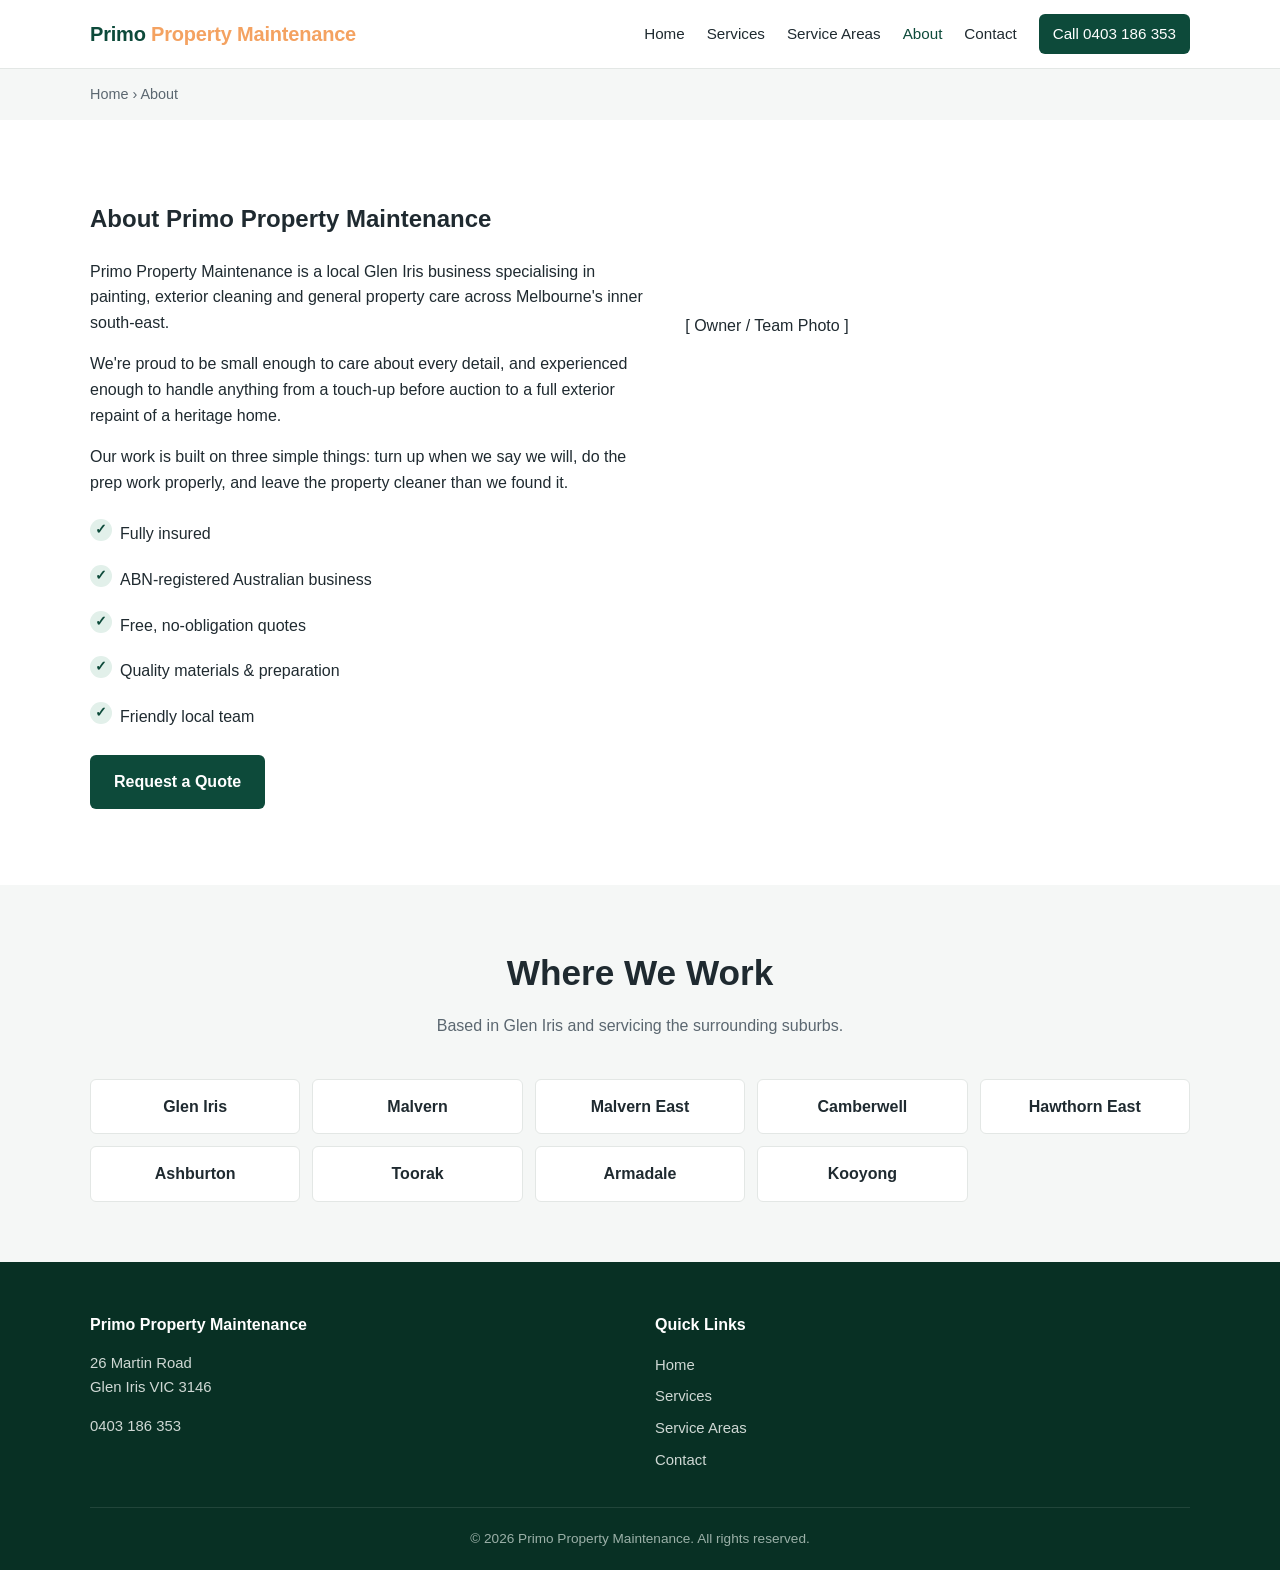
==== about.html @ f9d2cd6e "Initial Primo Property Maintenance website Static, SEO-optimised marketing site for Primo Property M" ====
<!DOCTYPE html>
<html lang="en-AU">
<head>
<meta charset="UTF-8">
<meta name="viewport" content="width=device-width, initial-scale=1">
<title>About Us | Primo Property Maintenance Glen Iris</title>
<meta name="description" content="Local, family-run property maintenance team based in Glen Iris VIC. Painting, cleaning, decks and exterior care across Melbourne's inner south-east.">
<link rel="canonical" href="https://primopropertymaintenance.com.au/about.html">
<link rel="stylesheet" href="css/styles.css">
</head>
<body>

<header class="site-header">
  <div class="header-inner">
    <a href="index.html" class="logo">Primo<span> Property Maintenance</span></a>
    <button class="nav-toggle" aria-label="Toggle navigation" aria-expanded="false">☰</button>
    <nav class="nav" aria-label="Main">
      <a href="index.html">Home</a>
      <a href="services.html">Services</a>
      <a href="areas.html">Service Areas</a>
      <a href="about.html" class="active">About</a>
      <a href="contact.html">Contact</a>
      <a href="tel:0403186353" class="btn-cta">Call 0403 186 353</a>
    </nav>
  </div>
</header>

<div class="breadcrumbs">
  <div class="container"><a href="index.html">Home</a> &rsaquo; About</div>
</div>

<section>
  <div class="container two-col">
    <div>
      <h1>About Primo Property Maintenance</h1>
      <p>Primo Property Maintenance is a local Glen Iris business specialising in painting, exterior cleaning and general property care across Melbourne's inner south-east.</p>
      <p>We're proud to be small enough to care about every detail, and experienced enough to handle anything from a touch-up before auction to a full exterior repaint of a heritage home.</p>
      <p>Our work is built on three simple things: turn up when we say we will, do the prep work properly, and leave the property cleaner than we found it.</p>
      <ul class="why-list">
        <li>Fully insured</li>
        <li>ABN-registered Australian business</li>
        <li>Free, no-obligation quotes</li>
        <li>Quality materials &amp; preparation</li>
        <li>Friendly local team</li>
      </ul>
      <p><a href="contact.html" class="btn btn-primary" style="background: var(--primary); color: #fff;">Request a Quote</a></p>
    </div>
    <div class="placeholder-img large">[ Owner / Team Photo ]</div>
  </div>
</section>

<section class="alt">
  <div class="container">
    <h2 class="section-title">Where We Work</h2>
    <p class="section-sub">Based in Glen Iris and servicing the surrounding suburbs.</p>
    <div class="areas-grid">
      <a class="area-pill" href="areas/glen-iris.html">Glen Iris</a>
      <a class="area-pill" href="areas/malvern.html">Malvern</a>
      <a class="area-pill" href="areas/malvern-east.html">Malvern East</a>
      <a class="area-pill" href="areas/camberwell.html">Camberwell</a>
      <a class="area-pill" href="areas/hawthorn-east.html">Hawthorn East</a>
      <a class="area-pill" href="areas/ashburton.html">Ashburton</a>
      <a class="area-pill" href="areas/toorak.html">Toorak</a>
      <a class="area-pill" href="areas/armadale.html">Armadale</a>
      <a class="area-pill" href="areas/kooyong.html">Kooyong</a>
    </div>
  </div>
</section>

<footer class="site-footer">
  <div class="container">
    <div class="footer-grid">
      <div>
        <h4>Primo Property Maintenance</h4>
        <p>26 Martin Road<br>Glen Iris VIC 3146</p>
        <p><a href="tel:0403186353">0403 186 353</a></p>
      </div>
      <div>
        <h4>Quick Links</h4>
        <ul>
          <li><a href="index.html">Home</a></li>
          <li><a href="services.html">Services</a></li>
          <li><a href="areas.html">Service Areas</a></li>
          <li><a href="contact.html">Contact</a></li>
        </ul>
      </div>
    </div>
    <div class="footer-bottom">
      &copy; <span data-year></span> Primo Property Maintenance. All rights reserved.
    </div>
  </div>
</footer>

<script src="js/main.js"></script>
</body>
</html>
---- css/styles.css ----
:root {
  --primary: #0d4a3a;
  --primary-dark: #083024;
  --accent: #f4a261;
  --text: #1f2a30;
  --muted: #5b6770;
  --bg: #ffffff;
  --bg-alt: #f5f7f6;
  --border: #e3e7e5;
  --max: 1140px;
  --radius: 8px;
  --shadow: 0 4px 14px rgba(0,0,0,0.06);
}

* { box-sizing: border-box; }

html { scroll-behavior: smooth; }

body {
  margin: 0;
  font-family: -apple-system, BlinkMacSystemFont, "Segoe UI", Roboto, Helvetica, Arial, sans-serif;
  color: var(--text);
  background: var(--bg);
  line-height: 1.6;
}

img { max-width: 100%; display: block; }

a { color: var(--primary); }
a:hover { color: var(--primary-dark); }

.container {
  max-width: var(--max);
  margin: 0 auto;
  padding: 0 20px;
}

/* Header */
.site-header {
  background: var(--bg);
  border-bottom: 1px solid var(--border);
  position: sticky;
  top: 0;
  z-index: 50;
}
.header-inner {
  display: flex;
  align-items: center;
  justify-content: space-between;
  padding: 14px 20px;
  max-width: var(--max);
  margin: 0 auto;
}
.logo {
  font-weight: 800;
  font-size: 1.25rem;
  color: var(--primary);
  text-decoration: none;
  letter-spacing: -0.01em;
}
.logo span { color: var(--accent); }

.nav-toggle {
  display: none;
  background: none;
  border: 1px solid var(--border);
  border-radius: 6px;
  padding: 6px 10px;
  font-size: 1.2rem;
  cursor: pointer;
}
.nav { display: flex; gap: 22px; align-items: center; }
.nav a {
  color: var(--text);
  text-decoration: none;
  font-weight: 500;
  font-size: 0.95rem;
}
.nav a:hover, .nav a.active { color: var(--primary); }
.nav .btn-cta {
  background: var(--primary);
  color: #fff;
  padding: 8px 14px;
  border-radius: 6px;
}
.nav .btn-cta:hover { background: var(--primary-dark); color: #fff; }

/* Hero */
.hero {
  background: linear-gradient(135deg, var(--primary) 0%, var(--primary-dark) 100%);
  color: #fff;
  padding: 70px 0 60px;
}
.hero h1 {
  font-size: clamp(2rem, 5vw, 3rem);
  margin: 0 0 16px;
  line-height: 1.15;
}
.hero p.lede {
  font-size: 1.15rem;
  max-width: 700px;
  margin: 0 0 28px;
  opacity: 0.92;
}
.hero-actions { display: flex; gap: 12px; flex-wrap: wrap; }

.btn {
  display: inline-block;
  padding: 12px 22px;
  border-radius: 6px;
  text-decoration: none;
  font-weight: 600;
  border: 2px solid transparent;
  transition: transform 0.1s ease, background 0.2s ease;
}
.btn-primary { background: var(--accent); color: #1f2a30; }
.btn-primary:hover { background: #e8924f; color: #1f2a30; }
.btn-outline { background: transparent; color: #fff; border-color: #fff; }
.btn-outline:hover { background: #fff; color: var(--primary); }

/* Sections */
section { padding: 60px 0; }
section.alt { background: var(--bg-alt); }
.section-title {
  text-align: center;
  margin: 0 0 12px;
  font-size: clamp(1.6rem, 3.5vw, 2.2rem);
}
.section-sub {
  text-align: center;
  color: var(--muted);
  max-width: 720px;
  margin: 0 auto 40px;
}

/* Service grid */
.grid {
  display: grid;
  gap: 24px;
  grid-template-columns: repeat(auto-fit, minmax(260px, 1fr));
}
.card {
  background: #fff;
  border: 1px solid var(--border);
  border-radius: var(--radius);
  overflow: hidden;
  box-shadow: var(--shadow);
  transition: transform 0.15s ease, box-shadow 0.15s ease;
}
.card:hover { transform: translateY(-2px); box-shadow: 0 8px 22px rgba(0,0,0,0.08); }
.card .placeholder-img {
  background: linear-gradient(135deg, #d8e4df 0%, #b9cdc4 100%);
  aspect-ratio: 16/10;
  display: flex;
  align-items: center;
  justify-content: center;
  color: var(--primary-dark);
  font-weight: 600;
  font-size: 0.9rem;
  letter-spacing: 0.04em;
  text-transform: uppercase;
}
.card-body { padding: 20px; }
.card-body h3 { margin: 0 0 8px; font-size: 1.15rem; }
.card-body p { margin: 0 0 12px; color: var(--muted); font-size: 0.95rem; }
.card-body a { font-weight: 600; text-decoration: none; }

/* Areas list */
.areas-grid {
  display: grid;
  gap: 12px;
  grid-template-columns: repeat(auto-fit, minmax(180px, 1fr));
}
.area-pill {
  display: block;
  background: #fff;
  border: 1px solid var(--border);
  border-radius: 6px;
  padding: 14px 16px;
  text-align: center;
  text-decoration: none;
  color: var(--text);
  font-weight: 600;
  transition: background 0.15s ease, color 0.15s ease;
}
.area-pill:hover { background: var(--primary); color: #fff; }

/* Two-column */
.two-col {
  display: grid;
  gap: 40px;
  grid-template-columns: 1.1fr 1fr;
  align-items: center;
}
.placeholder-img.large {
  aspect-ratio: 4/3;
  border-radius: var(--radius);
}

/* Why list */
.why-list { list-style: none; padding: 0; margin: 0; }
.why-list li {
  padding: 10px 0 10px 30px;
  position: relative;
}
.why-list li::before {
  content: "✓";
  color: var(--primary);
  font-weight: 700;
  position: absolute;
  left: 0;
  top: 8px;
  background: #e2f0ea;
  width: 22px;
  height: 22px;
  display: inline-flex;
  align-items: center;
  justify-content: center;
  border-radius: 50%;
  font-size: 0.85rem;
}

/* Contact */
.contact-block {
  background: #fff;
  border: 1px solid var(--border);
  border-radius: var(--radius);
  padding: 28px;
  box-shadow: var(--shadow);
}
.contact-block h3 { margin-top: 0; }
.contact-list { list-style: none; padding: 0; margin: 0; }
.contact-list li { padding: 8px 0; }
.contact-list strong { display: inline-block; min-width: 80px; color: var(--primary-dark); }

/* Form */
.form-row { margin-bottom: 16px; }
.form-row label {
  display: block;
  font-size: 0.9rem;
  font-weight: 600;
  margin-bottom: 6px;
}
.form-row input, .form-row textarea, .form-row select {
  width: 100%;
  padding: 10px 12px;
  border: 1px solid var(--border);
  border-radius: 6px;
  font-family: inherit;
  font-size: 0.95rem;
}
.form-row textarea { min-height: 120px; resize: vertical; }

/* CTA strip */
.cta-strip {
  background: var(--primary);
  color: #fff;
  text-align: center;
  padding: 50px 20px;
}
.cta-strip h2 { margin: 0 0 10px; font-size: clamp(1.5rem, 3vw, 2rem); }
.cta-strip p { margin: 0 0 22px; opacity: 0.92; }

/* Footer */
.site-footer {
  background: var(--primary-dark);
  color: #cfd8d4;
  padding: 50px 0 20px;
  font-size: 0.93rem;
}
.footer-grid {
  display: grid;
  gap: 30px;
  grid-template-columns: repeat(auto-fit, minmax(220px, 1fr));
  margin-bottom: 30px;
}
.site-footer h4 { color: #fff; margin: 0 0 12px; font-size: 1rem; }
.site-footer ul { list-style: none; padding: 0; margin: 0; }
.site-footer ul li { padding: 4px 0; }
.site-footer a { color: #cfd8d4; text-decoration: none; }
.site-footer a:hover { color: #fff; }
.footer-bottom {
  border-top: 1px solid rgba(255,255,255,0.1);
  padding-top: 20px;
  text-align: center;
  color: #9bb0a8;
  font-size: 0.85rem;
}

/* Breadcrumbs */
.breadcrumbs {
  background: var(--bg-alt);
  padding: 14px 0;
  font-size: 0.9rem;
  color: var(--muted);
}
.breadcrumbs a { color: var(--muted); text-decoration: none; }
.breadcrumbs a:hover { color: var(--primary); }

/* Responsive */
@media (max-width: 800px) {
  .nav-toggle { display: inline-block; }
  .nav {
    display: none;
    position: absolute;
    top: 100%;
    left: 0;
    right: 0;
    background: #fff;
    flex-direction: column;
    align-items: stretch;
    gap: 0;
    border-bottom: 1px solid var(--border);
    padding: 10px 20px 20px;
  }
  .nav.open { display: flex; }
  .nav a { padding: 12px 0; border-bottom: 1px solid var(--border); }
  .nav .btn-cta { text-align: center; margin-top: 8px; }
  .two-col { grid-template-columns: 1fr; }
  .hero { padding: 50px 0 40px; }
  section { padding: 45px 0; }
}
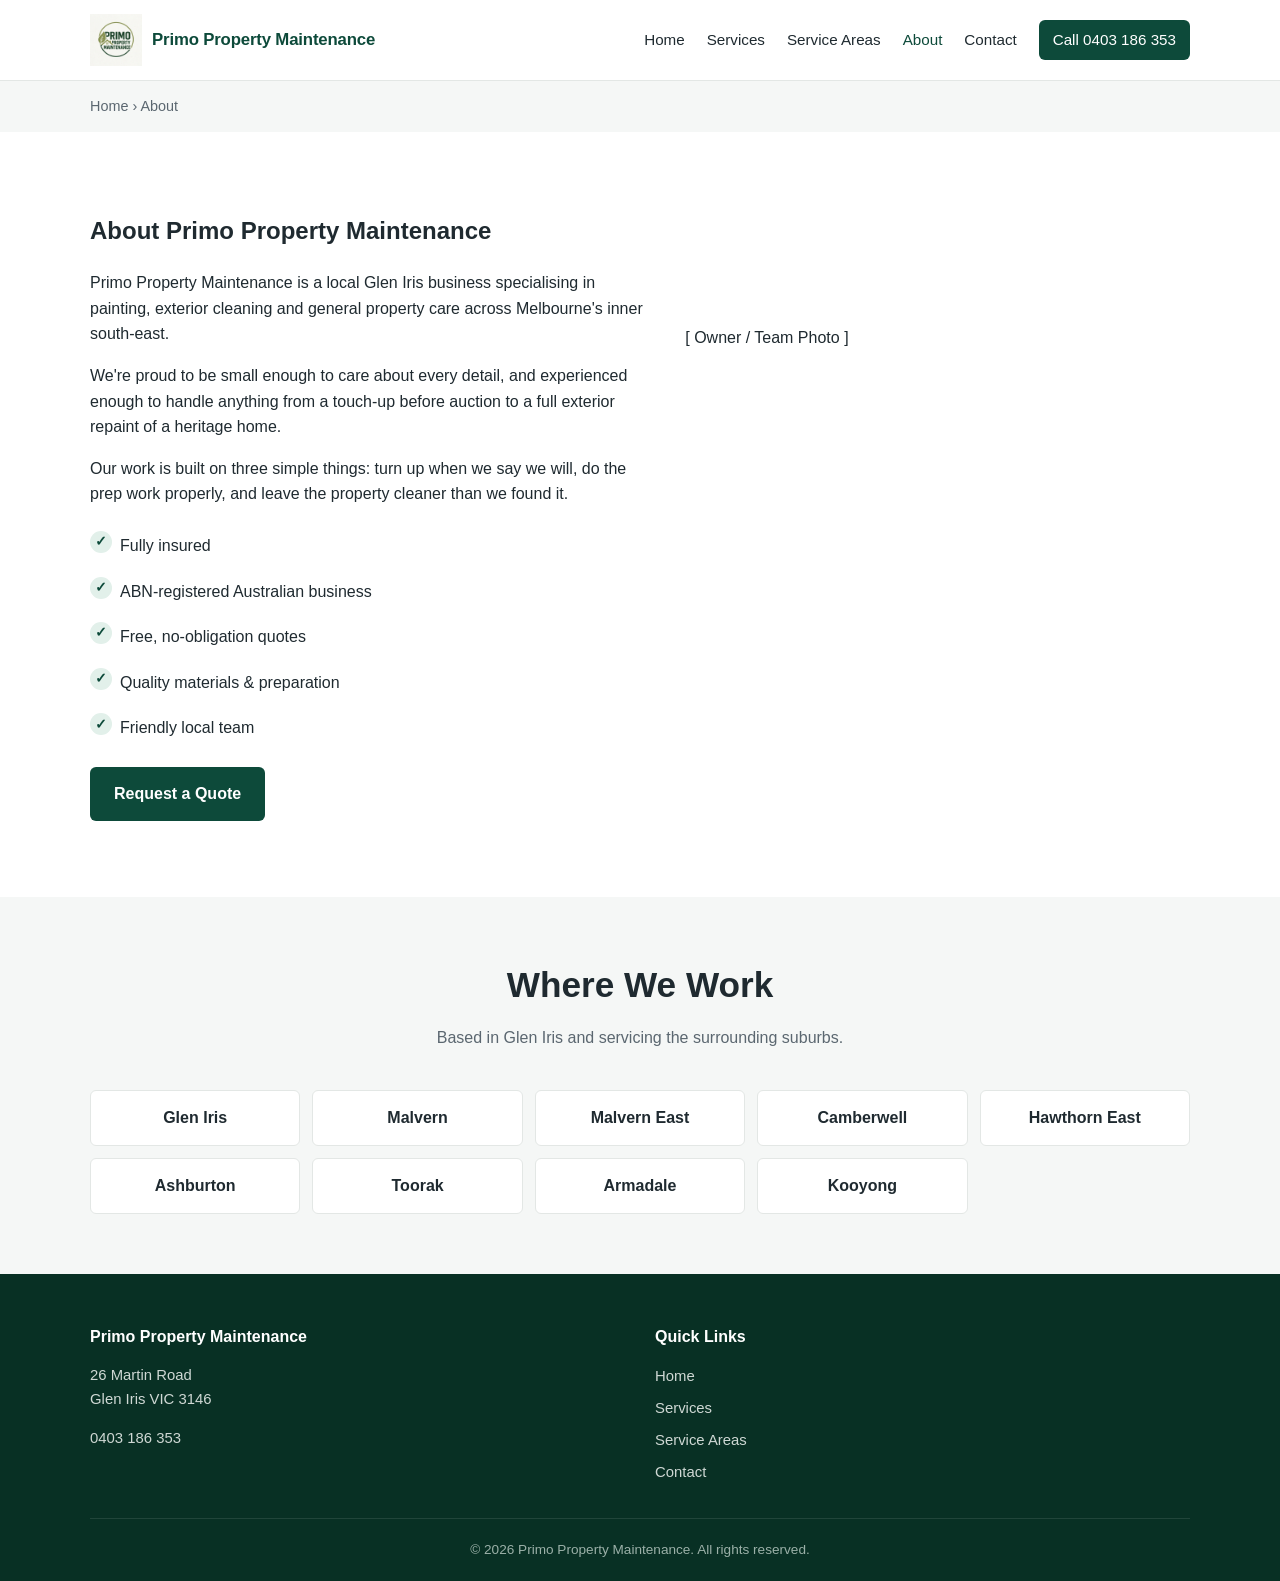
==== commit 73b193ba: "Add Primo logo to header on every page - Compress 1.4MB source PNG to 18KB WebP (with PNG fallback) " ====
--- a/about.html
+++ b/about.html
@@ -6,13 +6,15 @@
 <title>About Us | Primo Property Maintenance Glen Iris</title>
 <meta name="description" content="Local, family-run property maintenance team based in Glen Iris VIC. Painting, cleaning, decks and exterior care across Melbourne's inner south-east.">
 <link rel="canonical" href="https://primopropertymaintenance.com.au/about.html">
+<link rel="icon" type="image/png" href="images/favicon.png">
+<link rel="apple-touch-icon" href="images/favicon.png">
 <link rel="stylesheet" href="css/styles.css">
 </head>
 <body>
 
 <header class="site-header">
   <div class="header-inner">
-    <a href="index.html" class="logo">Primo<span> Property Maintenance</span></a>
+    <a href="index.html" class="logo" aria-label="Primo Property Maintenance home"><picture><source srcset="images/primo-property-logo.webp" type="image/webp"><img src="images/primo-property-logo.png" alt="Primo Property Maintenance" width="52" height="52"></picture><span class="logo-text">Primo Property Maintenance</span></a>
     <button class="nav-toggle" aria-label="Toggle navigation" aria-expanded="false">☰</button>
     <nav class="nav" aria-label="Main">
       <a href="index.html">Home</a>
--- a/css/styles.css
+++ b/css/styles.css
@@ -52,13 +52,25 @@
   margin: 0 auto;
 }
 .logo {
+  display: inline-flex;
+  align-items: center;
+  gap: 10px;
   font-weight: 800;
-  font-size: 1.25rem;
+  font-size: 1.05rem;
   color: var(--primary);
   text-decoration: none;
   letter-spacing: -0.01em;
-}
-.logo span { color: var(--accent); }
+  line-height: 1.1;
+}
+.logo img {
+  height: 52px;
+  width: auto;
+  display: block;
+}
+.logo .logo-text { display: none; }
+@media (min-width: 480px) {
+  .logo .logo-text { display: inline; }
+}
 
 .nav-toggle {
   display: none;
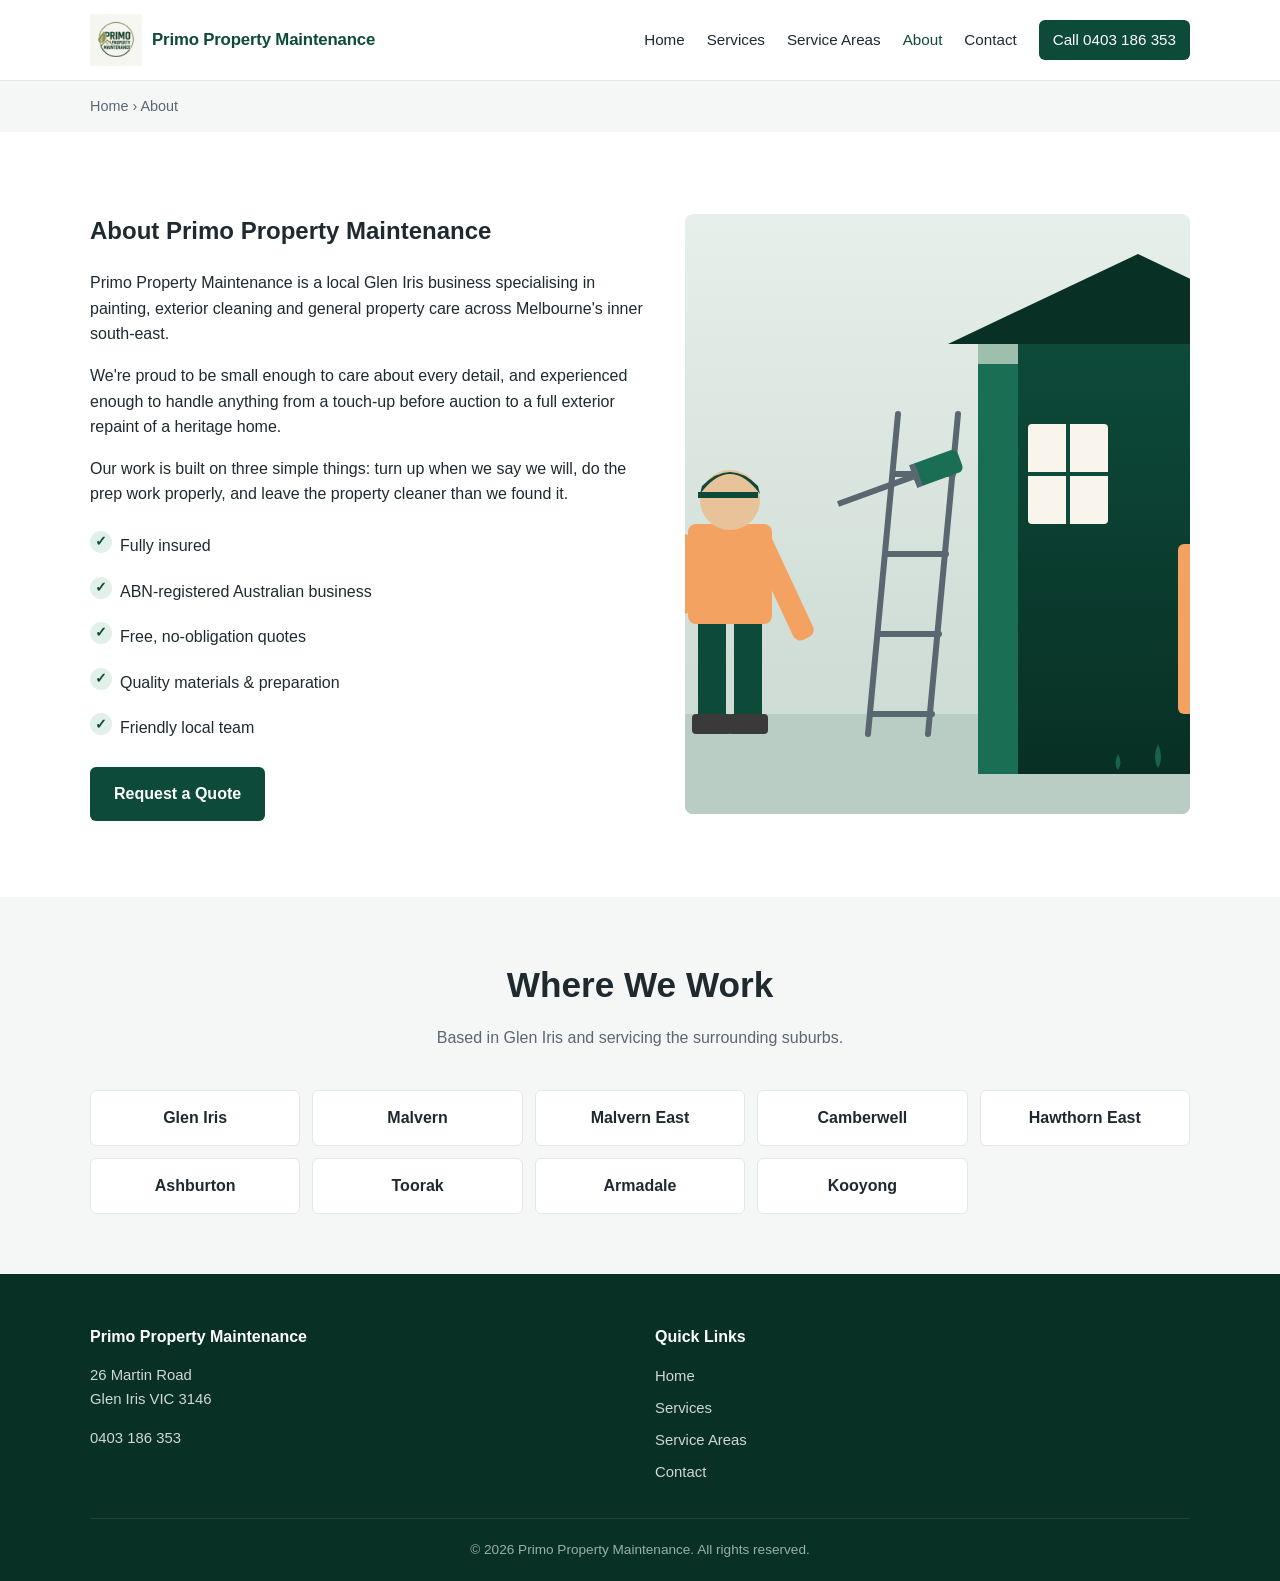
==== commit 18473758: "Add team and suburb-home illustrations for remaining placeholders - images/team.svg: stylised painte" ====
--- a/about.html
+++ b/about.html
@@ -47,7 +47,7 @@
       </ul>
       <p><a href="contact.html" class="btn btn-primary" style="background: var(--primary); color: #fff;">Request a Quote</a></p>
     </div>
-    <div class="placeholder-img large">[ Owner / Team Photo ]</div>
+    <img class="feature-img" src="images/team.svg" alt="Primo Property Maintenance team at work" loading="lazy" width="800" height="600">
   </div>
 </section>
 
--- a/css/styles.css
+++ b/css/styles.css
@@ -160,7 +160,8 @@
   transition: transform 0.15s ease, box-shadow 0.15s ease;
 }
 .card:hover { transform: translateY(-2px); box-shadow: 0 8px 22px rgba(0,0,0,0.08); }
-.card .placeholder-img {
+.card .placeholder-img,
+.card .card-img {
   background: linear-gradient(135deg, #d8e4df 0%, #b9cdc4 100%);
   aspect-ratio: 16/10;
   display: flex;
@@ -171,6 +172,8 @@
   font-size: 0.9rem;
   letter-spacing: 0.04em;
   text-transform: uppercase;
+  width: 100%;
+  object-fit: cover;
 }
 .card-body { padding: 20px; }
 .card-body h3 { margin: 0 0 8px; font-size: 1.15rem; }
@@ -207,6 +210,13 @@
 .placeholder-img.large {
   aspect-ratio: 4/3;
   border-radius: var(--radius);
+}
+.feature-img {
+  width: 100%;
+  aspect-ratio: 4/3;
+  object-fit: cover;
+  border-radius: var(--radius);
+  display: block;
 }
 
 /* Why list */
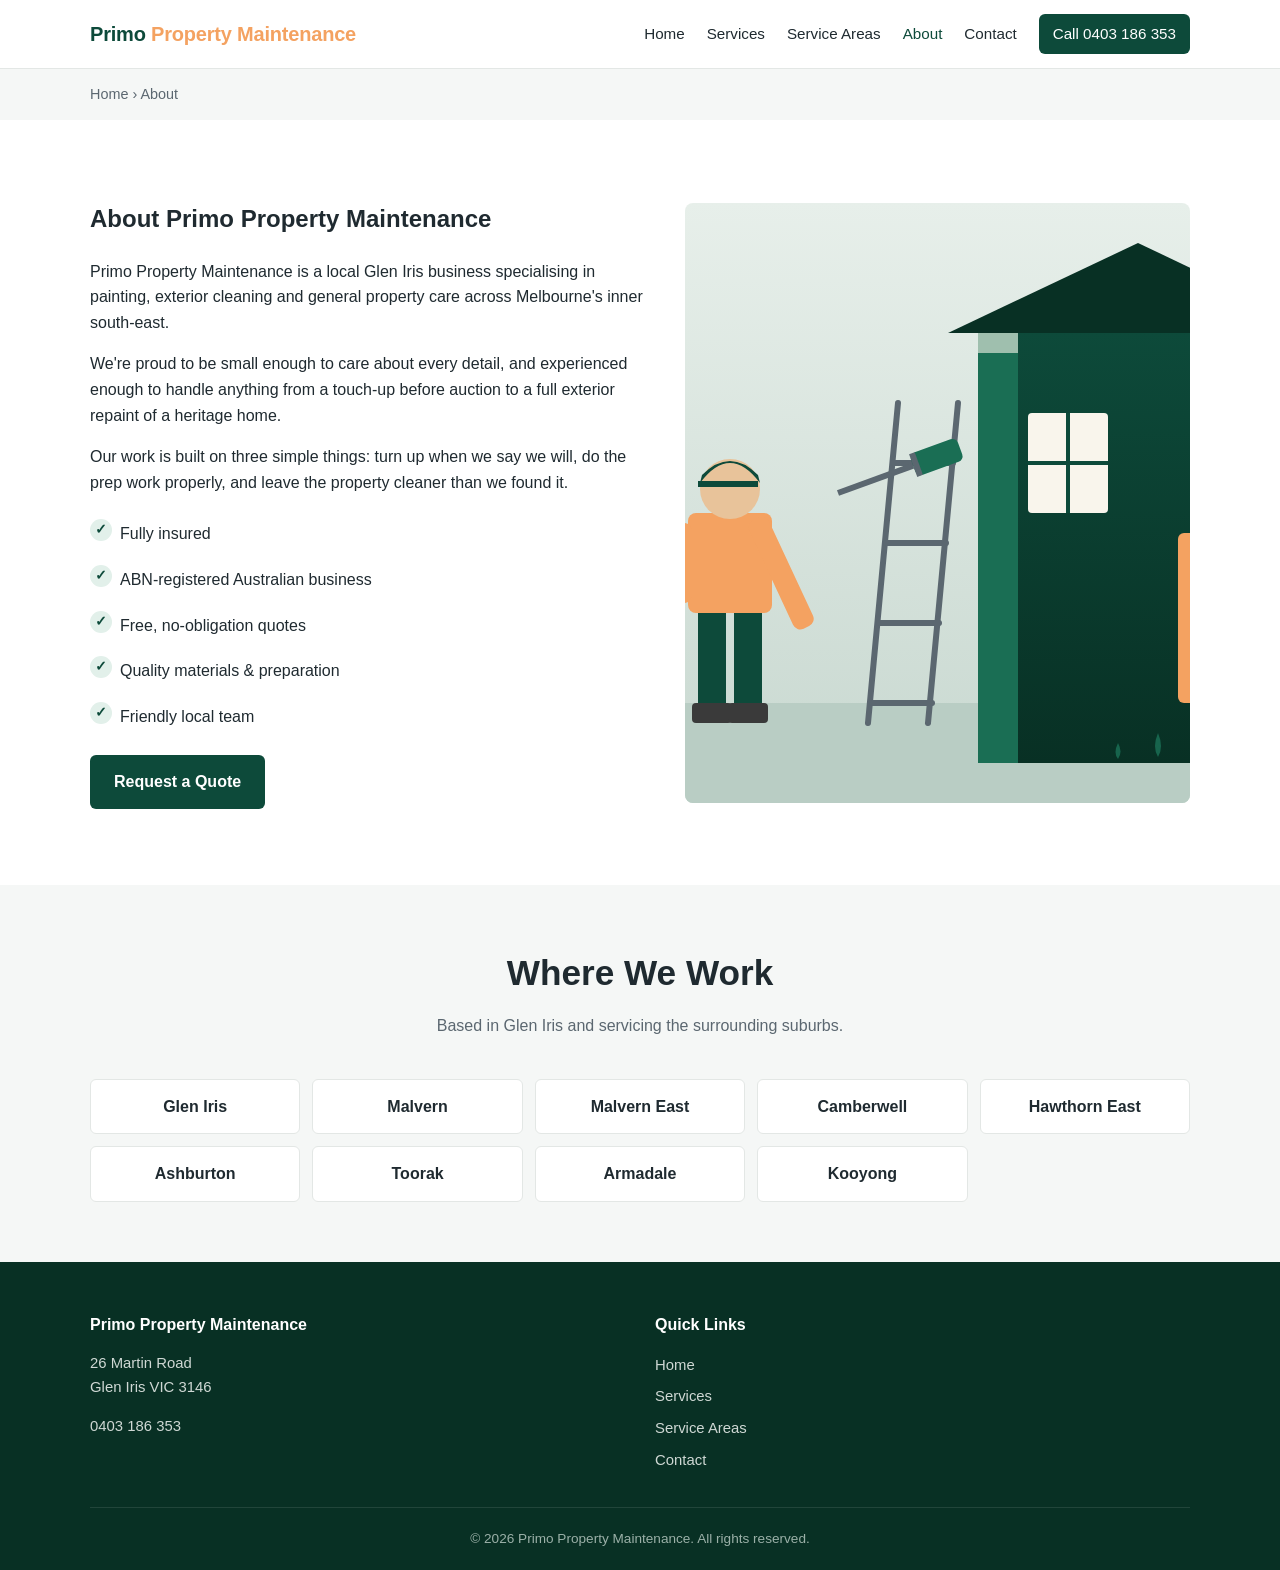
==== commit 57e61d18: "Revert header back to text logo to match original look Replace the round image logo with the origina" ====
--- a/about.html
+++ b/about.html
@@ -14,7 +14,7 @@
 
 <header class="site-header">
   <div class="header-inner">
-    <a href="index.html" class="logo" aria-label="Primo Property Maintenance home"><picture><source srcset="images/primo-property-logo.webp" type="image/webp"><img src="images/primo-property-logo.png" alt="Primo Property Maintenance" width="52" height="52"></picture><span class="logo-text">Primo Property Maintenance</span></a>
+    <a href="index.html" class="logo">Primo<span> Property Maintenance</span></a>
     <button class="nav-toggle" aria-label="Toggle navigation" aria-expanded="false">☰</button>
     <nav class="nav" aria-label="Main">
       <a href="index.html">Home</a>
--- a/css/styles.css
+++ b/css/styles.css
@@ -52,25 +52,13 @@
   margin: 0 auto;
 }
 .logo {
-  display: inline-flex;
-  align-items: center;
-  gap: 10px;
   font-weight: 800;
-  font-size: 1.05rem;
+  font-size: 1.25rem;
   color: var(--primary);
   text-decoration: none;
   letter-spacing: -0.01em;
-  line-height: 1.1;
-}
-.logo img {
-  height: 52px;
-  width: auto;
-  display: block;
-}
-.logo .logo-text { display: none; }
-@media (min-width: 480px) {
-  .logo .logo-text { display: inline; }
-}
+}
+.logo span { color: var(--accent); }
 
 .nav-toggle {
   display: none;
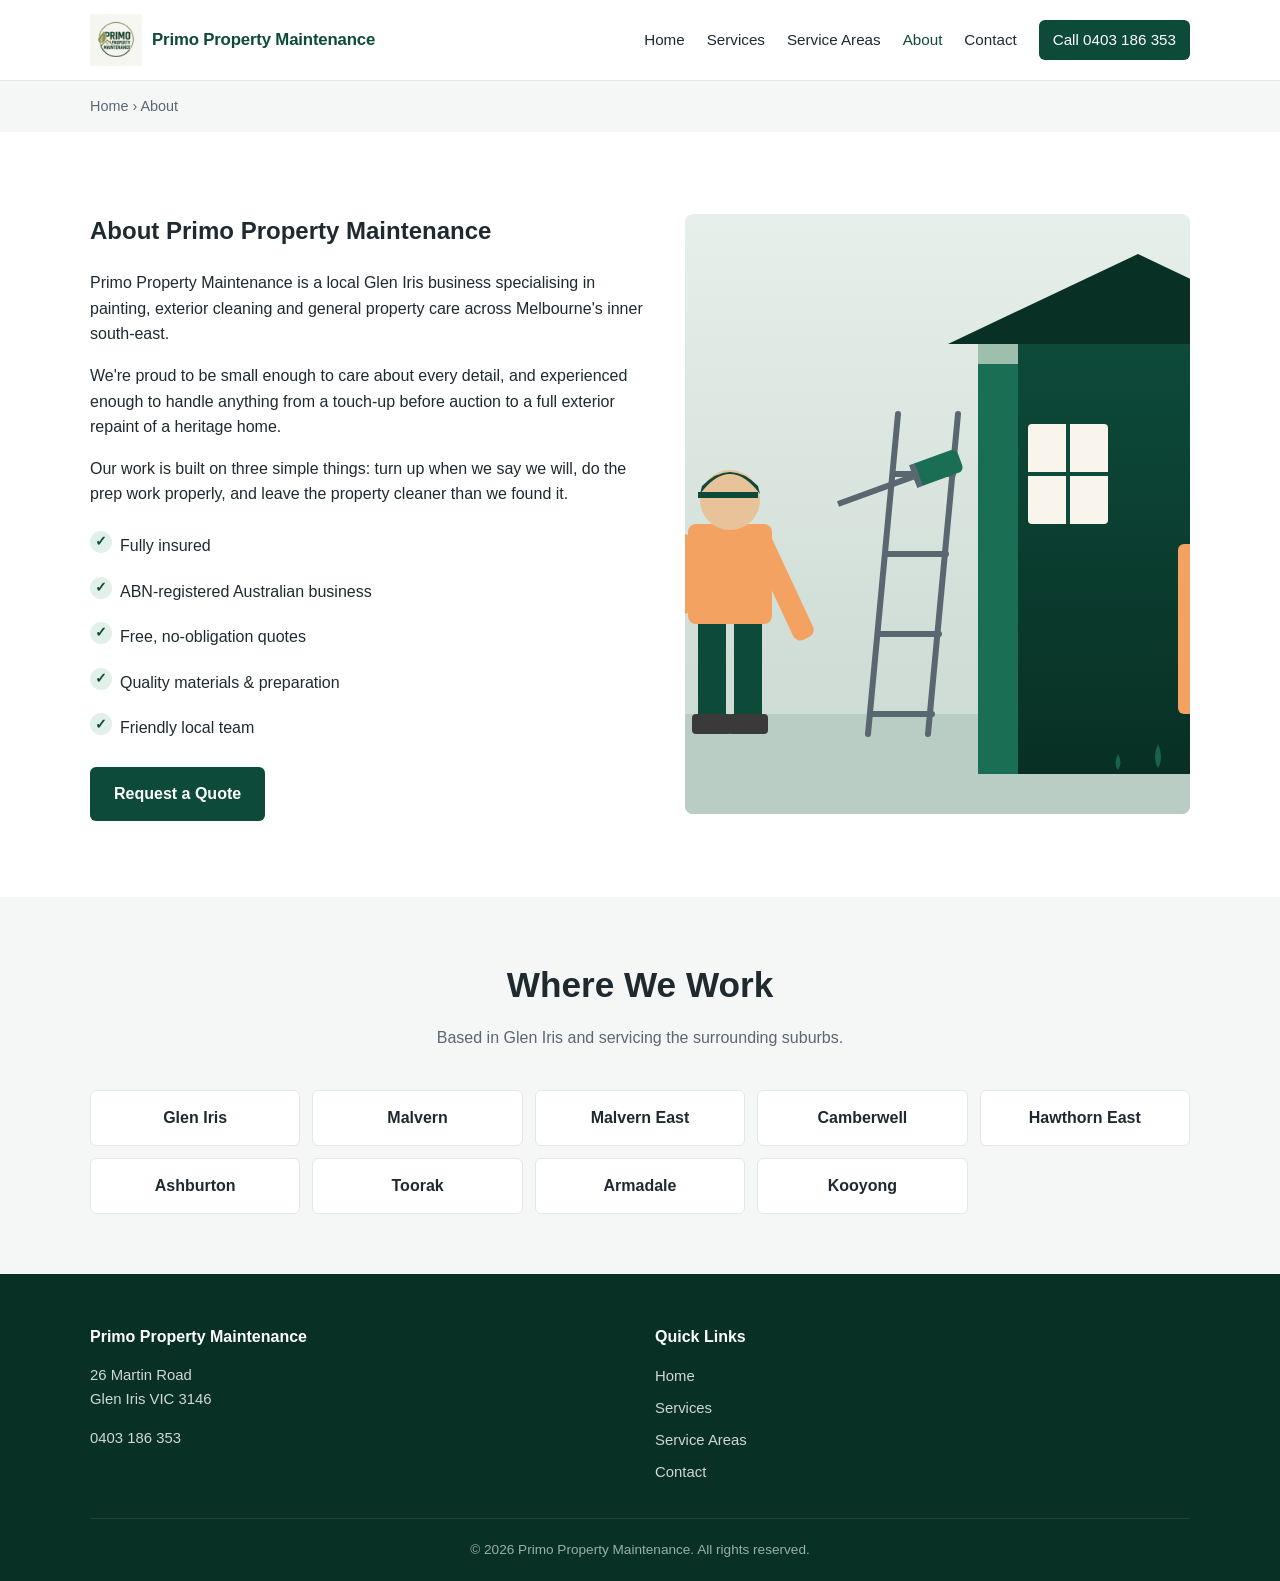
==== commit 1cb93156: "Bring round logo back to header Restore the WebP/PNG image logo with text mark beside it on every pa" ====
--- a/about.html
+++ b/about.html
@@ -14,7 +14,7 @@
 
 <header class="site-header">
   <div class="header-inner">
-    <a href="index.html" class="logo">Primo<span> Property Maintenance</span></a>
+    <a href="index.html" class="logo" aria-label="Primo Property Maintenance home"><picture><source srcset="images/primo-property-logo.webp" type="image/webp"><img src="images/primo-property-logo.png" alt="Primo Property Maintenance" width="52" height="52"></picture><span class="logo-text">Primo Property Maintenance</span></a>
     <button class="nav-toggle" aria-label="Toggle navigation" aria-expanded="false">☰</button>
     <nav class="nav" aria-label="Main">
       <a href="index.html">Home</a>
--- a/css/styles.css
+++ b/css/styles.css
@@ -52,13 +52,25 @@
   margin: 0 auto;
 }
 .logo {
+  display: inline-flex;
+  align-items: center;
+  gap: 10px;
   font-weight: 800;
-  font-size: 1.25rem;
+  font-size: 1.05rem;
   color: var(--primary);
   text-decoration: none;
   letter-spacing: -0.01em;
-}
-.logo span { color: var(--accent); }
+  line-height: 1.1;
+}
+.logo img {
+  height: 52px;
+  width: auto;
+  display: block;
+}
+.logo .logo-text { display: none; }
+@media (min-width: 480px) {
+  .logo .logo-text { display: inline; }
+}
 
 .nav-toggle {
   display: none;
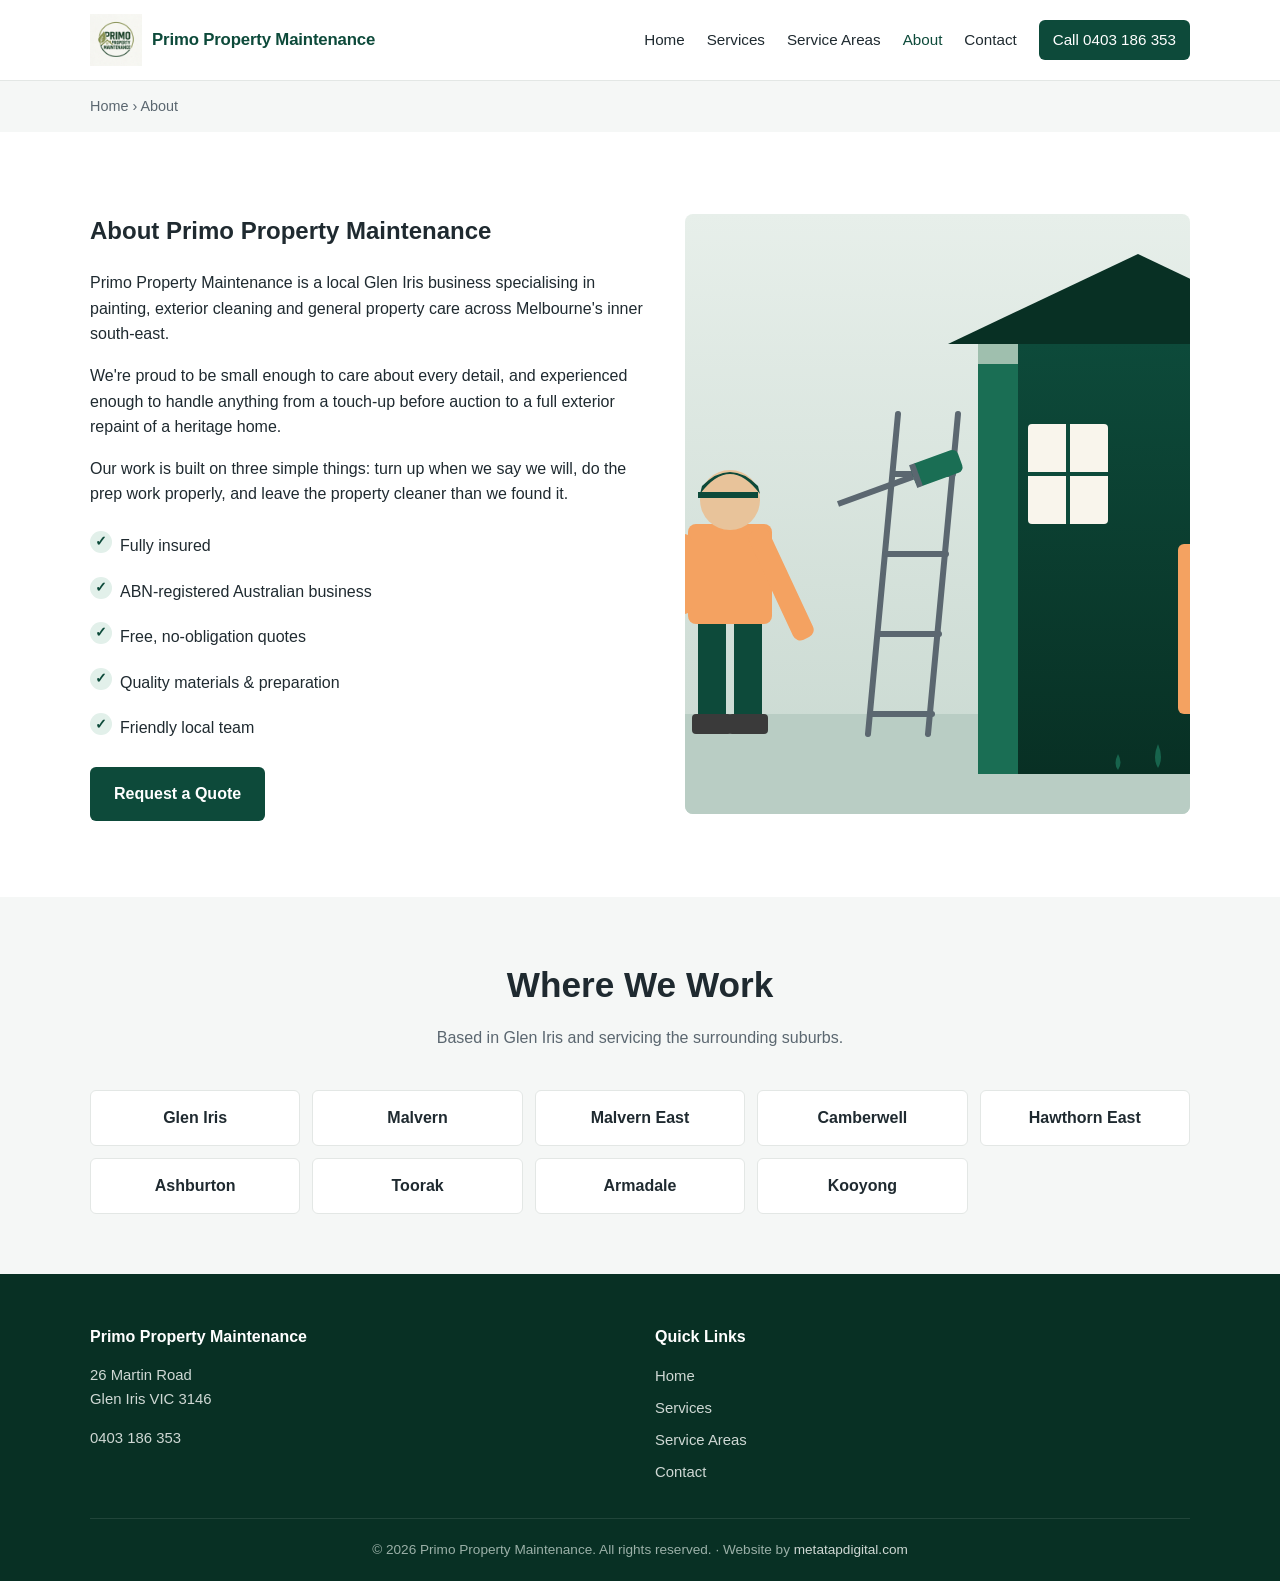
==== commit 6a4d6ab5: "Add 'Website by metatapdigital.com' credit to footer Appended to the existing copyright line on ever" ====
--- a/about.html
+++ b/about.html
@@ -88,7 +88,7 @@
       </div>
     </div>
     <div class="footer-bottom">
-      &copy; <span data-year></span> Primo Property Maintenance. All rights reserved.
+      &copy; <span data-year></span> Primo Property Maintenance. All rights reserved. &middot; Website by <a href="https://metatapdigital.com" target="_blank" rel="noopener">metatapdigital.com</a>
     </div>
   </div>
 </footer>
--- a/css/styles.css
+++ b/css/styles.css
@@ -217,6 +217,14 @@
   object-fit: cover;
   border-radius: var(--radius);
   display: block;
+}
+.feature-map {
+  width: 100%;
+  aspect-ratio: 4/3;
+  border-radius: var(--radius);
+  display: block;
+  background: #f0f6f3;
+  box-shadow: var(--shadow);
 }
 
 /* Why list */
